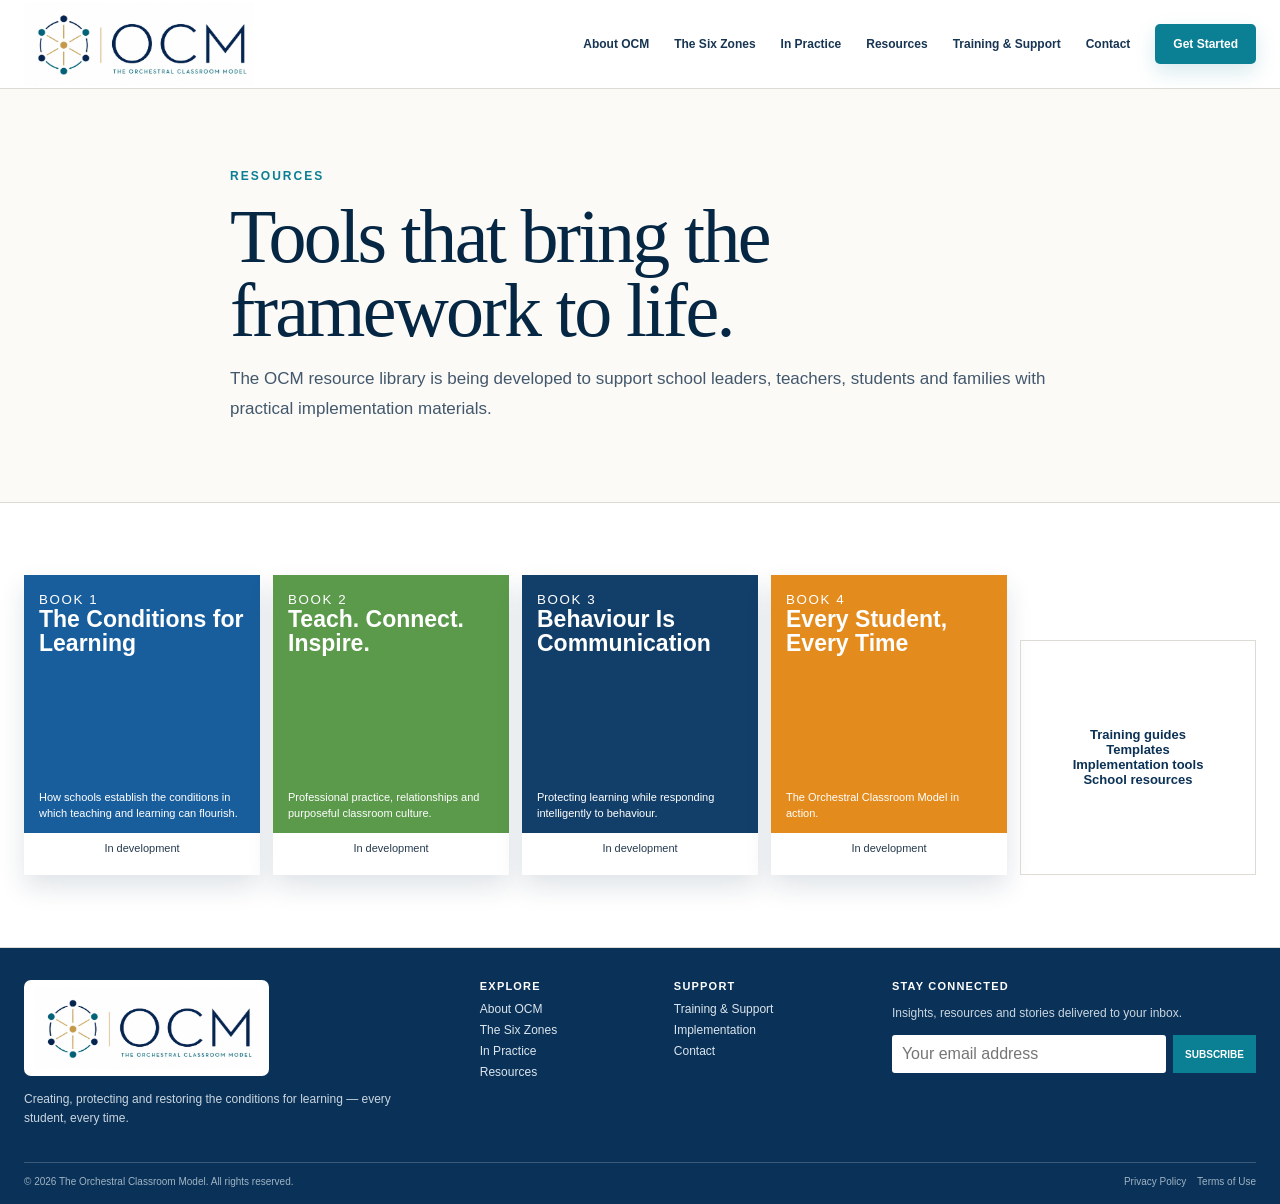
==== resources.html @ ce997e11 "Add files via upload" ====
<!doctype html><html lang="en"><head><meta charset="utf-8"><meta name="viewport" content="width=device-width,initial-scale=1"><title>Resources | OCM</title><meta name="description" content="The Orchestral Classroom Model"><link rel="stylesheet" href="styles.css"></head><body><header class="site-header"><div class="shell header-inner"><a class="brand" href="index.html"><img src="assets/logo-lockup.webp" alt="OCM – The Orchestral Classroom Model"></a><nav class="nav"><a href="about.html">About OCM</a><a href="zones.html">The Six Zones</a><a href="practice.html">In Practice</a><a href="resources.html">Resources</a><a href="training.html">Training &amp; Support</a><a href="contact.html">Contact</a><a class="nav-cta" href="contact.html">Get Started</a></nav></div></header><main><section class="subhero"><div class="shell subhero-inner"><div class="kicker">Resources</div><h1>Tools that bring the framework to life.</h1><p class="lead">The OCM resource library is being developed to support school leaders, teachers, students and families with practical implementation materials.</p></div></section><section class="section"><div class="shell books"><div class="book bluebook"><small>Book 1</small><h3>The Conditions for Learning</h3><p>How schools establish the conditions in which teaching and learning can flourish.</p><span>In development</span></div><div class="book greenbook"><small>Book 2</small><h3>Teach. Connect. Inspire.</h3><p>Professional practice, relationships and purposeful classroom culture.</p><span>In development</span></div><div class="book navybook"><small>Book 3</small><h3>Behaviour Is Communication</h3><p>Protecting learning while responding intelligently to behaviour.</p><span>In development</span></div><div class="book orangebook"><small>Book 4</small><h3>Every Student, Every Time</h3><p>The Orchestral Classroom Model in action.</p><span>In development</span></div><div class="more-card"><strong>Training guides<br>Templates<br>Implementation tools<br>School resources</strong></div></div></section></main><footer class="footer"><div class="shell footer-top"><div><div class="footer-brand-logo"><img src="assets/logo-lockup.webp" alt="OCM logo"></div><p>Creating, protecting and restoring the conditions for learning — every student, every time.</p></div><div class="footer-links"><div><h4>Explore</h4><a href="about.html">About OCM</a><a href="zones.html">The Six Zones</a><a href="practice.html">In Practice</a><a href="resources.html">Resources</a></div><div><h4>Support</h4><a href="training.html">Training &amp; Support</a><a href="contact.html">Implementation</a><a href="contact.html">Contact</a></div></div><div><h4>Stay connected</h4><p>Insights, resources and stories delivered to your inbox.</p><div class="subscribe"><input aria-label="Email address" placeholder="Your email address"><button>Subscribe</button></div></div></div><div class="shell footer-bottom"><span>© 2026 The Orchestral Classroom Model. All rights reserved.</span><span>Privacy Policy &nbsp;&nbsp; Terms of Use</span></div></footer><script src="script.js"></script></body></html>
---- styles.css ----
:root{--navy:#0b3155;--navy2:#062744;--teal:#0b7f93;--blue:#155fa5;--green:#579a49;--gold:#c89a35;--orange:#e88722;--purple:#6b49a3;--ink:#1c3147;--body:#43586c;--muted:#6d7e8e;--cream:#faf8f4;--line:#dedbd4;--card:#fff;--max:1240px;--shadow:0 18px 44px rgba(9,44,76,.09)}
*{box-sizing:border-box}html{scroll-behavior:smooth}body{margin:0;font-family:Arial,Helvetica,sans-serif;color:var(--body);background:#fff;-webkit-font-smoothing:antialiased}img{display:block;max-width:100%}a{text-decoration:none;color:inherit}button,input,textarea{font:inherit}.shell{width:min(calc(100% - 48px),var(--max));margin:auto}.site-header{position:sticky;top:0;z-index:50;background:rgba(255,255,255,.97);backdrop-filter:blur(12px);border-bottom:1px solid var(--line)}.header-inner{min-height:88px;display:flex;align-items:center;justify-content:space-between;gap:28px}.brand img{width:230px;height:auto}.nav{display:flex;align-items:center;gap:25px;font-size:12px;font-weight:800;color:#173552}.nav a:hover{color:var(--teal)}.nav-cta{background:var(--teal);color:#fff!important;padding:13px 18px;border-radius:5px;box-shadow:0 8px 20px rgba(11,127,147,.16)}.menu{display:none;border:1px solid var(--line);background:#fff;color:var(--navy);padding:9px 12px;border-radius:6px;font-weight:800}.hero{background:linear-gradient(90deg,#fbfaf7 0 38%,#fff 38%);border-bottom:1px solid var(--line)}.hero-grid{display:grid;grid-template-columns:.75fr 1.25fr;min-height:625px}.hero-copy{display:flex;flex-direction:column;justify-content:center;padding:70px 58px 70px 0}.strap,.kicker{font-size:12px;text-transform:uppercase;letter-spacing:.17em;font-weight:900;color:var(--teal)}.strap{display:flex;gap:12px;align-items:center}.strap i{width:7px;height:7px;border-radius:50%;background:#2f80c5}.strap i:nth-of-type(2){background:var(--green)}h1,h2,h3{color:var(--navy2)}h1,h2{font-family:Georgia,'Times New Roman',serif;font-weight:500;letter-spacing:-.035em}h1{font-size:clamp(58px,6vw,88px);line-height:.97;margin:17px 0 24px}h2{font-size:clamp(38px,4vw,55px);line-height:1.08;margin:8px 0 18px}h3{margin:0 0 8px}.hero-copy p,.lead{font-size:17px;line-height:1.72}.hero-actions{display:flex;gap:13px;margin-top:28px}.btn{display:inline-flex;align-items:center;justify-content:center;gap:8px;padding:13px 18px;border-radius:4px;border:1px solid var(--navy);font-size:12px;font-weight:900;text-transform:uppercase;letter-spacing:.04em}.btn-primary{background:var(--navy);color:#fff}.btn-secondary{background:#fff;color:var(--navy)}.hero-image{overflow:hidden}.hero-image img{width:100%;height:100%;object-fit:cover;object-position:center}.section{padding:72px 0;border-bottom:1px solid var(--line)}.intro-grid{display:grid;grid-template-columns:.85fr 1.15fr;gap:55px;align-items:center}.copy p{font-size:16px;line-height:1.72}.principles{display:grid;grid-template-columns:repeat(3,1fr);margin:32px 0 25px}.principle{text-align:center;padding:0 18px;border-right:1px solid var(--line)}.principle:first-child{padding-left:0}.principle:last-child{border-right:0;padding-right:0}.round-icon{width:50px;height:50px;border:2px solid #23669d;border-radius:50%;display:grid;place-items:center;margin:0 auto 10px;font-weight:900;color:#23669d;font-size:20px}.principle strong{font-size:12px;color:var(--ink)}.text-link{font-size:12px;text-transform:uppercase;letter-spacing:.07em;font-weight:900;color:var(--navy)}.model-panel{text-align:center}.model-title{display:flex;align-items:center;justify-content:center;gap:16px;font-size:12px;text-transform:uppercase;letter-spacing:.18em;font-weight:900;color:var(--navy);margin-bottom:8px}.model-title span{display:block;width:70px;height:1px;background:#758596}.model-panel img{width:min(100%,700px);margin:auto;height:auto}.practice{padding:0;background:#fff}.practice-grid{display:grid;grid-template-columns:1.06fr .94fr;align-items:center}.practice-image{height:365px;overflow:hidden}.practice-image img{width:100%;height:100%;object-fit:cover}.practice-copy{padding:46px 52px}.audience{padding:24px 0 30px;background:#fbfaf7;border-bottom:1px solid var(--line)}.center-kicker{text-align:center;margin-bottom:16px}.aud-grid{display:grid;grid-template-columns:repeat(3,1fr);gap:20px}.aud-card{display:grid;grid-template-columns:auto 1fr;gap:17px;align-items:center;border:1px solid var(--line);border-radius:8px;padding:18px 21px;background:#fff}.aud-card:nth-child(1){background:#f6f8fb}.aud-card:nth-child(2){background:#f6faf5}.aud-card:nth-child(3){background:#fcf9f2}.aud-icon{width:58px;height:58px;border-radius:50%;display:grid;place-items:center;color:#fff;font-size:24px;font-weight:900}.aud-card:nth-child(1) .aud-icon{background:#155b9b}.aud-card:nth-child(2) .aud-icon{background:#4f9a52}.aud-card:nth-child(3) .aud-icon{background:#cc9f43}.aud-card h3{font-family:Georgia,serif;font-size:20px}.aud-card p{font-size:13px;line-height:1.45;margin:0 0 6px}.aud-card a{font-size:11px;text-transform:uppercase;font-weight:900;color:var(--navy)}.resources-grid{display:grid;grid-template-columns:.67fr 1.33fr;gap:52px;align-items:center}.books{display:grid;grid-template-columns:repeat(5,1fr);gap:13px;align-items:end}.book{min-height:300px;padding:17px 15px 13px;color:#fff;display:flex;flex-direction:column;box-shadow:0 12px 24px rgba(14,48,80,.13)}.book h3{color:#fff;font-size:23px;line-height:1.05}.book small{text-transform:uppercase;letter-spacing:.12em}.book p{font-size:11px;line-height:1.5;margin:auto 0 11px}.book span{font-size:11px;text-align:center;background:#fff;color:#253a4e;margin:0 -15px -13px;padding:9px 5px;min-height:42px}.bluebook{background:#195e9c}.greenbook{background:#5b994b}.navybook{background:#123f69}.orangebook{background:#e38b1d}.more-card{min-height:235px;border:1px solid var(--line);display:grid;place-items:center;text-align:center;padding:18px}.more-card strong{font-size:13px;color:var(--navy)}.support{background:#fbfaf7}.support-grid{display:grid;grid-template-columns:.9fr 1.1fr;gap:65px;align-items:center}.support-list{display:grid}.support-list div{display:grid;grid-template-columns:42px 1fr;border-top:1px solid var(--line);padding:15px 0}.support-list b{color:var(--teal)}.subhero{background:#fbfaf7;border-bottom:1px solid var(--line);padding:80px 0 62px}.subhero-inner{max-width:820px}.subhero h1{font-size:clamp(48px,6vw,76px);margin-bottom:17px}.cards-2{display:grid;grid-template-columns:repeat(2,1fr);gap:22px}.content-card{border:1px solid var(--line);border-radius:10px;padding:28px;background:#fff;box-shadow:0 8px 22px rgba(10,43,74,.04)}.zone-grid{display:grid;grid-template-columns:repeat(3,1fr);gap:20px}.zone{border:1px solid var(--line);border-top:5px solid var(--blue);padding:24px;background:#fff}.zone:nth-child(2){border-top-color:#13a8b1}.zone:nth-child(3){border-top-color:#58a349}.zone:nth-child(4){border-top-color:#d6a129}.zone:nth-child(5){border-top-color:#e57135}.zone:nth-child(6){border-top-color:#6a49a4}.zone p{font-size:14px;line-height:1.55}.contact-grid{display:grid;grid-template-columns:.8fr 1.2fr;gap:42px}.contact-form{display:grid;gap:14px}.contact-form input,.contact-form textarea{width:100%;padding:14px;border:1px solid #bfc8d0;border-radius:5px;background:#fff}.contact-form textarea{min-height:160px;resize:vertical}.footer{background:#0a3157;color:#fff;padding:32px 0 17px}.footer-top{display:grid;grid-template-columns:1.12fr 1fr 1fr;gap:48px;align-items:start}.footer-brand-logo{background:#fff;border-radius:7px;padding:7px 10px;width:245px;margin-bottom:14px}.footer-brand-logo img{width:100%;height:auto}.footer p{font-size:12px;line-height:1.6;color:#c9d6e1}.footer-links{display:grid;grid-template-columns:1fr 1fr;gap:24px}.footer h4{font-size:11px;text-transform:uppercase;letter-spacing:.11em;margin:0 0 10px}.footer a{font-size:12px;color:#dbe5ed;display:block;margin:7px 0}.subscribe{display:flex;gap:7px}.subscribe input{flex:1;min-width:0;padding:10px;border:0;border-radius:3px}.subscribe button{border:0;background:var(--teal);color:#fff;padding:10px 12px;font-size:10px;text-transform:uppercase;font-weight:900}.footer-bottom{border-top:1px solid rgba(255,255,255,.2);margin-top:22px;padding-top:13px;display:flex;justify-content:space-between;font-size:10px;color:#9fb4c5}
@media(max-width:1040px){.nav a:not(.nav-cta){display:none}.hero-grid,.intro-grid,.practice-grid,.resources-grid,.support-grid,.footer-top,.contact-grid{grid-template-columns:1fr}.hero{background:#fbfaf7}.hero-copy{padding-right:0}.hero-image{height:480px}.practice-image{height:420px}.books{grid-template-columns:repeat(3,1fr)}.footer-top{gap:28px}.zone-grid{grid-template-columns:repeat(2,1fr)}}
@media(max-width:700px){.shell{width:min(calc(100% - 28px),var(--max))}.header-inner{min-height:76px}.brand img{width:180px}.hero-grid{min-height:auto}.hero-copy{padding:52px 0}.hero h1{font-size:52px}.hero-image{height:340px}.hero-actions{flex-direction:column}.principles,.aud-grid,.books,.zone-grid,.cards-2{grid-template-columns:1fr}.principle{border-right:0;border-bottom:1px solid var(--line);padding:14px 0}.practice-copy{padding:38px 0}.footer-links{grid-template-columns:1fr 1fr}.footer-bottom{flex-direction:column;gap:7px}.subhero{padding:55px 0 45px}}
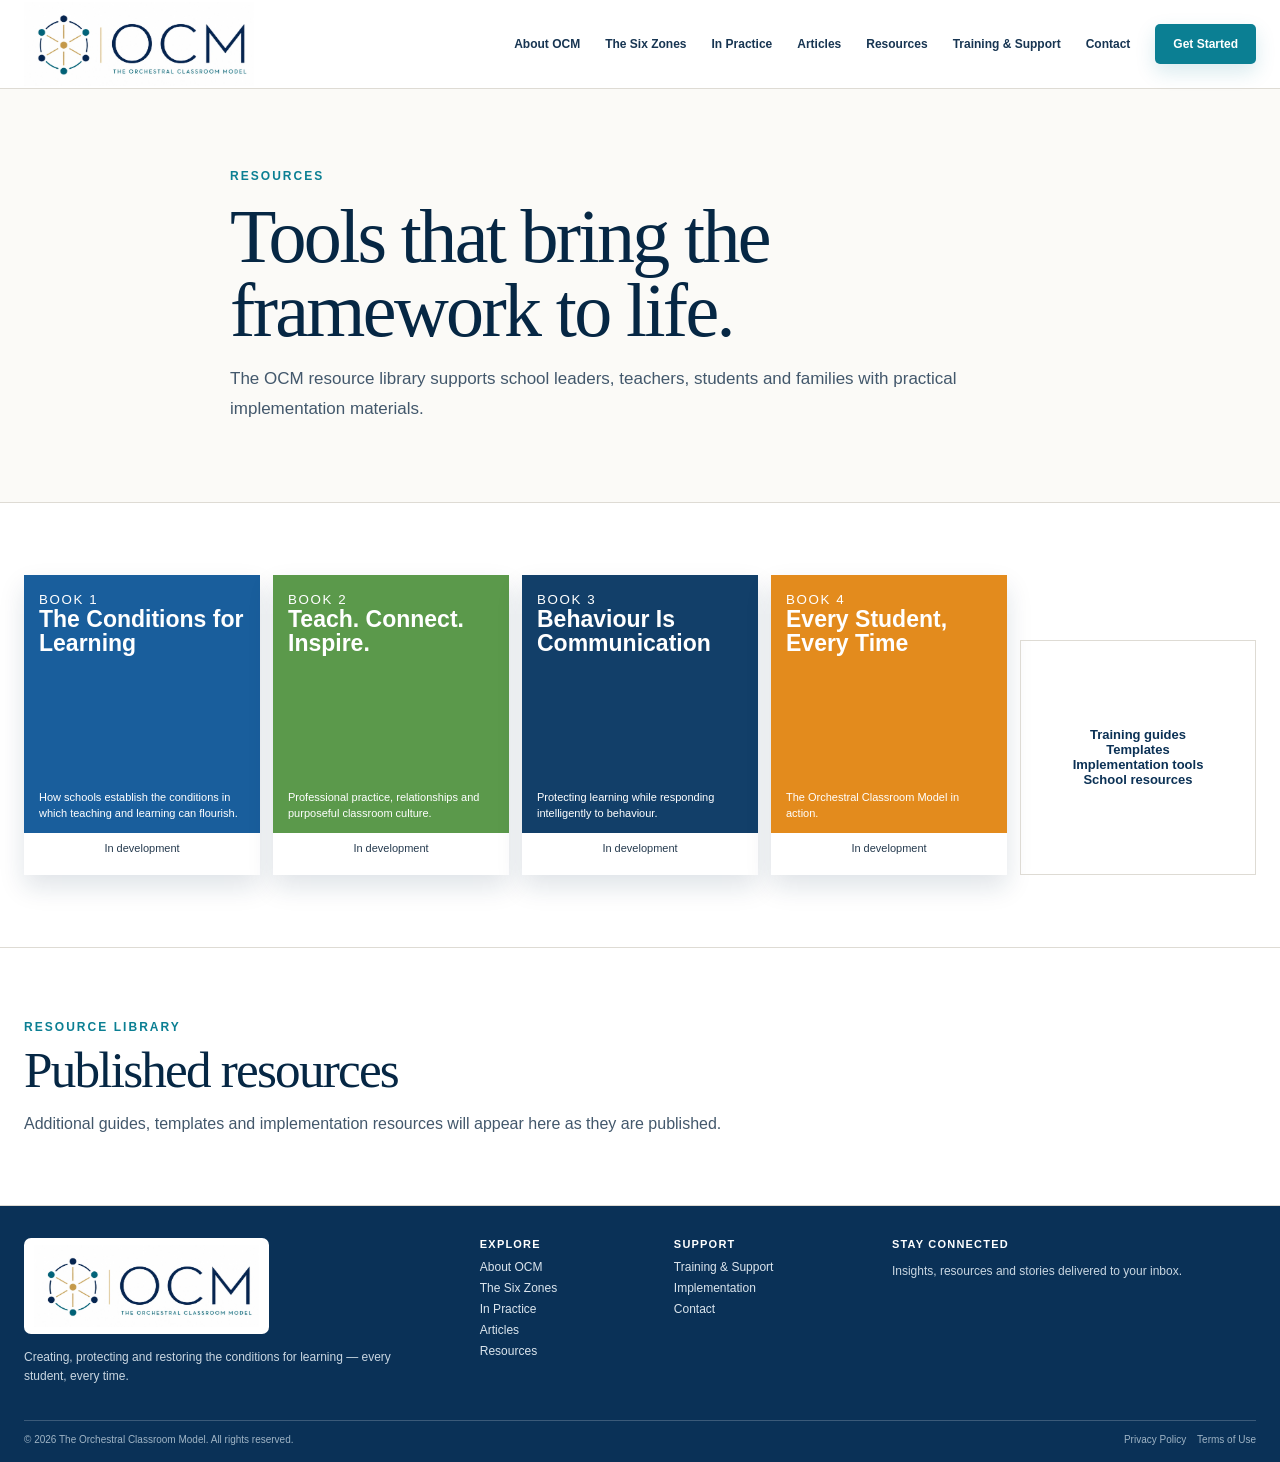
==== commit 16790213: "Connect resources page to CMS" ====
--- a/resources.html
+++ b/resources.html
@@ -1 +1 @@
-<!doctype html><html lang="en"><head><meta charset="utf-8"><meta name="viewport" content="width=device-width,initial-scale=1"><title>Resources | OCM</title><meta name="description" content="The Orchestral Classroom Model"><link rel="stylesheet" href="styles.css"></head><body><header class="site-header"><div class="shell header-inner"><a class="brand" href="index.html"><img src="assets/logo-lockup.webp" alt="OCM – The Orchestral Classroom Model"></a><nav class="nav"><a href="about.html">About OCM</a><a href="zones.html">The Six Zones</a><a href="practice.html">In Practice</a><a href="resources.html">Resources</a><a href="training.html">Training &amp; Support</a><a href="contact.html">Contact</a><a class="nav-cta" href="contact.html">Get Started</a></nav></div></header><main><section class="subhero"><div class="shell subhero-inner"><div class="kicker">Resources</div><h1>Tools that bring the framework to life.</h1><p class="lead">The OCM resource library is being developed to support school leaders, teachers, students and families with practical implementation materials.</p></div></section><section class="section"><div class="shell books"><div class="book bluebook"><small>Book 1</small><h3>The Conditions for Learning</h3><p>How schools establish the conditions in which teaching and learning can flourish.</p><span>In development</span></div><div class="book greenbook"><small>Book 2</small><h3>Teach. Connect. Inspire.</h3><p>Professional practice, relationships and purposeful classroom culture.</p><span>In development</span></div><div class="book navybook"><small>Book 3</small><h3>Behaviour Is Communication</h3><p>Protecting learning while responding intelligently to behaviour.</p><span>In development</span></div><div class="book orangebook"><small>Book 4</small><h3>Every Student, Every Time</h3><p>The Orchestral Classroom Model in action.</p><span>In development</span></div><div class="more-card"><strong>Training guides<br>Templates<br>Implementation tools<br>School resources</strong></div></div></section></main><footer class="footer"><div class="shell footer-top"><div><div class="footer-brand-logo"><img src="assets/logo-lockup.webp" alt="OCM logo"></div><p>Creating, protecting and restoring the conditions for learning — every student, every time.</p></div><div class="footer-links"><div><h4>Explore</h4><a href="about.html">About OCM</a><a href="zones.html">The Six Zones</a><a href="practice.html">In Practice</a><a href="resources.html">Resources</a></div><div><h4>Support</h4><a href="training.html">Training &amp; Support</a><a href="contact.html">Implementation</a><a href="contact.html">Contact</a></div></div><div><h4>Stay connected</h4><p>Insights, resources and stories delivered to your inbox.</p><div class="subscribe"><input aria-label="Email address" placeholder="Your email address"><button>Subscribe</button></div></div></div><div class="shell footer-bottom"><span>© 2026 The Orchestral Classroom Model. All rights reserved.</span><span>Privacy Policy &nbsp;&nbsp; Terms of Use</span></div></footer><script src="script.js"></script></body></html>+<!doctype html><html lang="en"><head><meta charset="utf-8"><meta name="viewport" content="width=device-width,initial-scale=1"><title>Resources | OCM</title><meta name="description" content="The Orchestral Classroom Model"><link rel="stylesheet" href="styles.css"></head><body><header class="site-header"><div class="shell header-inner"><a class="brand" href="index.html"><img src="assets/logo-lockup.webp" alt="OCM – The Orchestral Classroom Model"></a><nav class="nav"><a href="about.html">About OCM</a><a href="zones.html">The Six Zones</a><a href="practice.html">In Practice</a><a href="articles.html">Articles</a><a href="resources.html">Resources</a><a href="training.html">Training &amp; Support</a><a href="contact.html">Contact</a><a class="nav-cta" href="contact.html">Get Started</a></nav></div></header><main><section class="subhero"><div class="shell subhero-inner"><div class="kicker">Resources</div><h1>Tools that bring the framework to life.</h1><p class="lead">The OCM resource library supports school leaders, teachers, students and families with practical implementation materials.</p></div></section><section class="section"><div class="shell books"><div class="book bluebook"><small>Book 1</small><h3>The Conditions for Learning</h3><p>How schools establish the conditions in which teaching and learning can flourish.</p><span>In development</span></div><div class="book greenbook"><small>Book 2</small><h3>Teach. Connect. Inspire.</h3><p>Professional practice, relationships and purposeful classroom culture.</p><span>In development</span></div><div class="book navybook"><small>Book 3</small><h3>Behaviour Is Communication</h3><p>Protecting learning while responding intelligently to behaviour.</p><span>In development</span></div><div class="book orangebook"><small>Book 4</small><h3>Every Student, Every Time</h3><p>The Orchestral Classroom Model in action.</p><span>In development</span></div><div class="more-card"><strong>Training guides<br>Templates<br>Implementation tools<br>School resources</strong></div></div></section><section class="section"><div class="shell"><div class="kicker">Resource Library</div><h2>Published resources</h2><div class="content-list" data-resource-list></div></div></section></main><footer class="footer"><div class="shell footer-top"><div><div class="footer-brand-logo"><img src="assets/logo-lockup.webp" alt="OCM logo"></div><p>Creating, protecting and restoring the conditions for learning — every student, every time.</p></div><div class="footer-links"><div><h4>Explore</h4><a href="about.html">About OCM</a><a href="zones.html">The Six Zones</a><a href="practice.html">In Practice</a><a href="articles.html">Articles</a><a href="resources.html">Resources</a></div><div><h4>Support</h4><a href="training.html">Training &amp; Support</a><a href="contact.html">Implementation</a><a href="contact.html">Contact</a></div></div><div><h4>Stay connected</h4><p>Insights, resources and stories delivered to your inbox.</p></div></div><div class="shell footer-bottom"><span>© 2026 The Orchestral Classroom Model. All rights reserved.</span><span>Privacy Policy &nbsp;&nbsp; Terms of Use</span></div></footer><script src="cms-content.js"></script></body></html>
